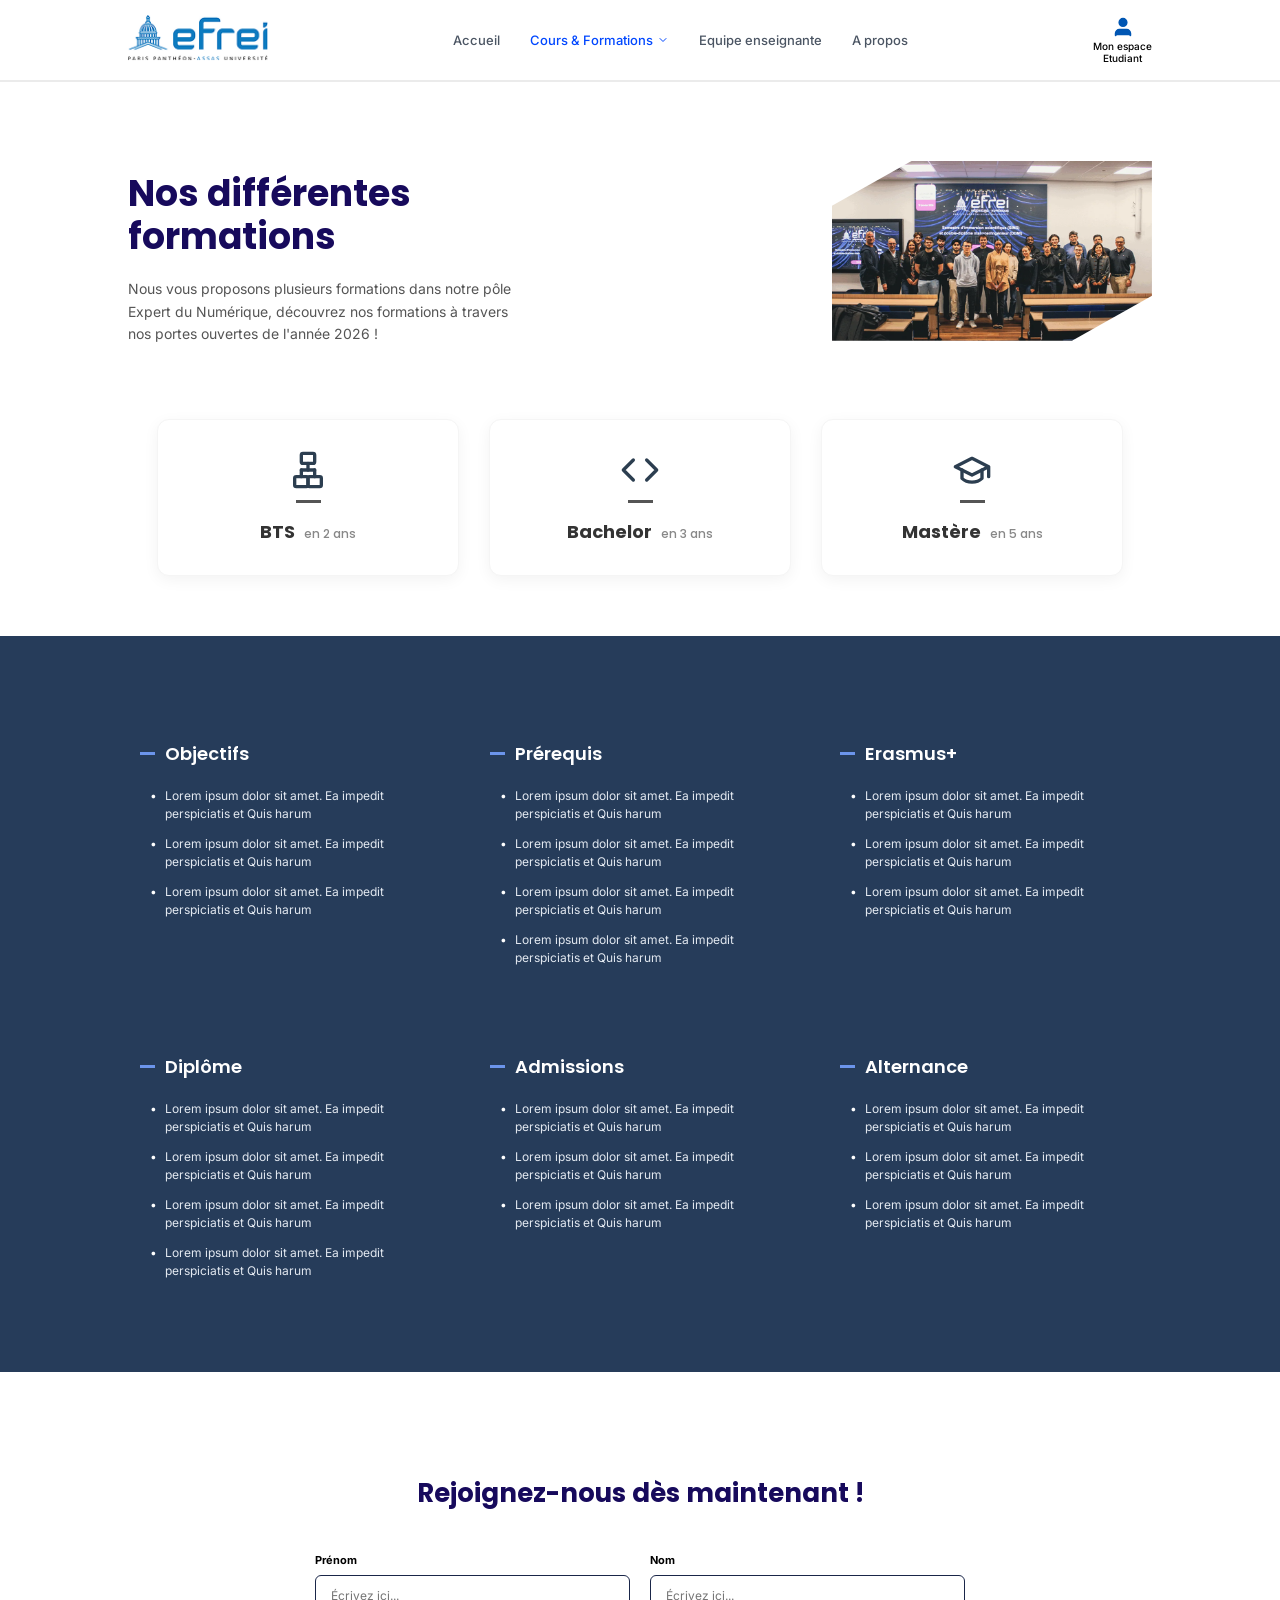
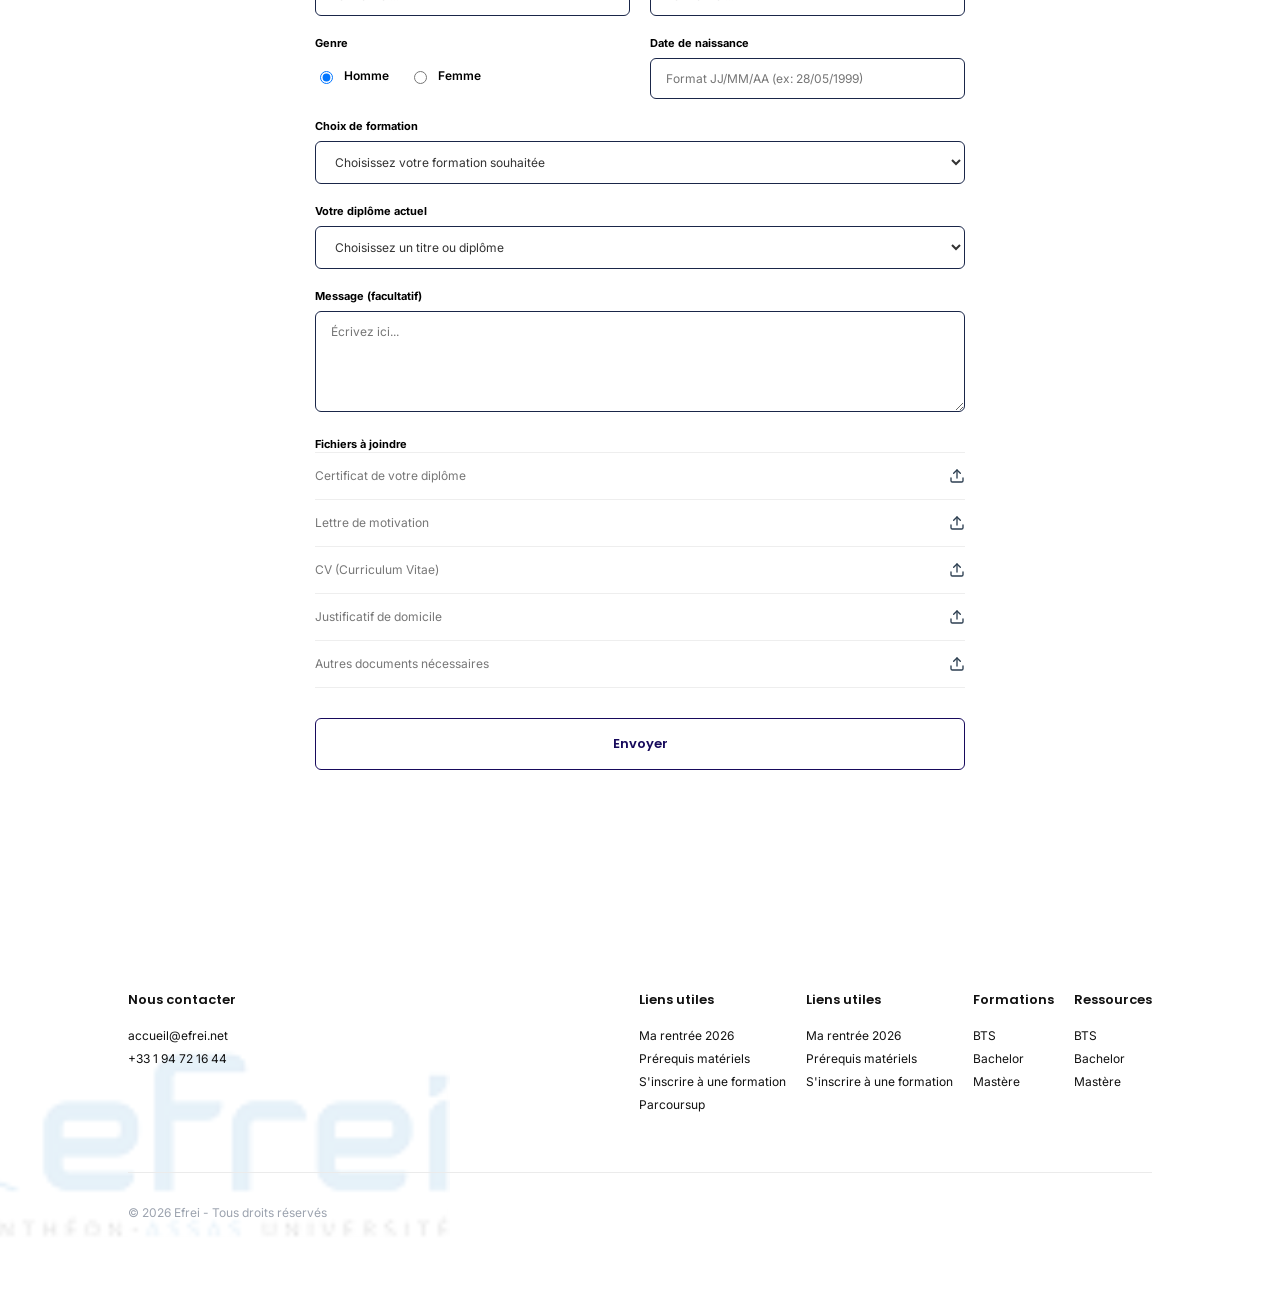
==== pages/cours.html @ 6f2239ff "feat: Add new 'Courses' and 'Team' pages with their dedicated CSS styles and VS Code Live Server con" ====
<!DOCTYPE html>
<html lang="fr">
<head>
    <meta charset="UTF-8">
    <meta name="viewport" content="width=device-width, initial-scale=1.0">
    <title>Efrei | Cours & Formations</title>
    <link rel="stylesheet" href="../css/styles.css">
    <link rel="stylesheet" href="../css/cours.css">
    <link rel="preconnect" href="https://fonts.googleapis.com">
    <link rel="preconnect" href="https://fonts.gstatic.com" crossorigin>
    <link href="https://fonts.googleapis.com/css2?family=Inter:wght@400;500;600;700;800&family=Poppins:wght@400;500;600;700;800&display=swap" rel="stylesheet">
</head>
<body>
    <nav>
        <a href="../index.html" class="logo"><img src="../img/logo.png" alt="Logo Efrei"></a>
        <div class="nav-links">
            <a href="../index.html">Accueil</a>
            <a href="./cours.html" class="flex-link active">Cours & Formations <svg width="12" height="12" viewBox="0 0 24 24" fill="none" stroke="currentColor" stroke-width="2" stroke-linecap="round" stroke-linejoin="round"><polyline points="6 9 12 15 18 9"></polyline></svg></a>
            <a href="./team.html">Equipe enseignante</a>
            <a href="./about.html">A propos</a>
        </div>
        <a href="#" class="student-space">
            <svg width="22" height="22" viewBox="0 0 24 24" fill="none" stroke="#0056b3" stroke-width="2" stroke-linecap="round" stroke-linejoin="round" style="fill: #0056b3;">
                <path d="M20 21v-2a4 4 0 0 0-4-4H8a4 4 0 0 0-4 4v2"></path>
                <circle cx="12" cy="7" r="4"></circle>
            </svg>
            <span>Mon espace<br>Etudiant</span>
        </a>
    </nav>

    <section class="formations-hero">
        <div class="formations-text">
            <h1>Nos différentes<br>formations</h1>
            <p>Nous vous proposons plusieurs formations dans notre pôle Expert du Numérique, découvrez nos formations à travers nos portes ouvertes de l'année 2026 !</p>
        </div>
        <div class="formations-image">
            <img src="../img/bg-1.png" alt="Étudiants diplômés">
        </div>
    </section>

    <section class="cards-section">
        <div class="formation-card">
            <div class="card-icon">
                <svg width="40" height="40" viewBox="0 0 24 24" fill="none" stroke="#2c3e50" stroke-width="2" stroke-linecap="round" stroke-linejoin="round"><rect x="8" y="2" width="8" height="6" rx="1" ry="1"></rect><path d="M12 8v4"></path><path d="M8 12H16"></path><path d="M8 12v4"></path><path d="M16 12v4"></path><rect x="4" y="16" width="8" height="6" rx="1" ry="1"></rect><rect x="12" y="16" width="8" height="6" rx="1" ry="1"></rect></svg>
            </div>
            <hr class="card-line">
            <h3>BTS <span>en 2 ans</span></h3>
        </div>
        <div class="formation-card">
            <div class="card-icon">
                <svg width="40" height="40" viewBox="0 0 24 24" fill="none" stroke="#2c3e50" stroke-width="2" stroke-linecap="round" stroke-linejoin="round"><polyline points="16 18 22 12 16 6"></polyline><polyline points="8 6 2 12 8 18"></polyline></svg>
            </div>
            <hr class="card-line">
            <h3>Bachelor <span>en 3 ans</span></h3>
        </div>
        <div class="formation-card">
            <div class="card-icon">
                <svg width="40" height="40" viewBox="0 0 24 24" fill="none" stroke="#2c3e50" stroke-width="2" stroke-linecap="round" stroke-linejoin="round"><path d="M22 10v6M2 10l10-5 10 5-10 5z"></path><path d="M6 12v5c3 3 9 3 12 0v-5"></path></svg>
            </div>
            <hr class="card-line">
            <h3>Mastère <span>en 5 ans</span></h3>
        </div>
    </section>

    <section class="info-details-dark">
        <div class="details-grid">
            <div class="detail-item">
                <h4><span class="blue-dash"></span>Objectifs</h4>
                <ul>
                    <li>Lorem ipsum dolor sit amet. Ea impedit perspiciatis et Quis harum</li>
                    <li>Lorem ipsum dolor sit amet. Ea impedit perspiciatis et Quis harum</li>
                    <li>Lorem ipsum dolor sit amet. Ea impedit perspiciatis et Quis harum</li>
                </ul>
            </div>
            <div class="detail-item">
                <h4><span class="blue-dash"></span>Prérequis</h4>
                <ul>
                    <li>Lorem ipsum dolor sit amet. Ea impedit perspiciatis et Quis harum</li>
                    <li>Lorem ipsum dolor sit amet. Ea impedit perspiciatis et Quis harum</li>
                    <li>Lorem ipsum dolor sit amet. Ea impedit perspiciatis et Quis harum</li>
                    <li>Lorem ipsum dolor sit amet. Ea impedit perspiciatis et Quis harum</li>
                </ul>
            </div>
            <div class="detail-item">
                <h4><span class="blue-dash"></span>Erasmus+</h4>
                <ul>
                    <li>Lorem ipsum dolor sit amet. Ea impedit perspiciatis et Quis harum</li>
                    <li>Lorem ipsum dolor sit amet. Ea impedit perspiciatis et Quis harum</li>
                    <li>Lorem ipsum dolor sit amet. Ea impedit perspiciatis et Quis harum</li>
                </ul>
            </div>
            <div class="detail-item">
                <h4><span class="blue-dash"></span>Diplôme</h4>
                <ul>
                    <li>Lorem ipsum dolor sit amet. Ea impedit perspiciatis et Quis harum</li>
                    <li>Lorem ipsum dolor sit amet. Ea impedit perspiciatis et Quis harum</li>
                    <li>Lorem ipsum dolor sit amet. Ea impedit perspiciatis et Quis harum</li>
                    <li>Lorem ipsum dolor sit amet. Ea impedit perspiciatis et Quis harum</li>
                </ul>
            </div>
            <div class="detail-item">
                <h4><span class="blue-dash"></span>Admissions</h4>
                <ul>
                    <li>Lorem ipsum dolor sit amet. Ea impedit perspiciatis et Quis harum</li>
                    <li>Lorem ipsum dolor sit amet. Ea impedit perspiciatis et Quis harum</li>
                    <li>Lorem ipsum dolor sit amet. Ea impedit perspiciatis et Quis harum</li>
                </ul>
            </div>
            <div class="detail-item">
                <h4><span class="blue-dash"></span>Alternance</h4>
                <ul>
                    <li>Lorem ipsum dolor sit amet. Ea impedit perspiciatis et Quis harum</li>
                    <li>Lorem ipsum dolor sit amet. Ea impedit perspiciatis et Quis harum</li>
                    <li>Lorem ipsum dolor sit amet. Ea impedit perspiciatis et Quis harum</li>
                </ul>
            </div>
        </div>
    </section>

    <section class="join-form-section">
        <h2>Rejoignez-nous dès maintenant !</h2>
        <form class="student-form">
            <div class="form-row">
                <div class="input-group">
                    <label>Prénom</label>
                    <input type="text" placeholder="Écrivez ici...">
                </div>
                <div class="input-group">
                    <label>Nom</label>
                    <input type="text" placeholder="Écrivez ici...">
                </div>
            </div>
            <div class="form-row">
                <div class="input-group">
                    <label>Genre</label>
                    <div class="radio-group">
                        <div class="radio-item">
                            <input type="radio" id="homme" name="genre" checked>
                            <label for="homme">Homme</label>
                        </div>
                        <div class="radio-item">
                            <input type="radio" id="femme" name="genre">
                            <label for="femme">Femme</label>
                        </div>
                    </div>
                </div>
                <div class="input-group">
                    <label>Date de naissance</label>
                    <input type="text" placeholder="Format JJ/MM/AA (ex: 28/05/1999)">
                </div>
            </div>
            <div class="input-group full-width">
                <label>Choix de formation</label>
                <select>
                    <option value="" disabled selected>Choisissez votre formation souhaitée</option>
                    <option value="bts">BTS</option>
                    <option value="bachelor">Bachelor</option>
                    <option value="master">Mastère</option>
                </select>
            </div>
            <div class="input-group full-width">
                <label>Votre diplôme actuel</label>
                <select>
                    <option value="" disabled selected>Choisissez un titre ou diplôme</option>
                    <option value="bac">Baccalauréat</option>
                    <option value="bac2">Bac +2</option>
                    <option value="bac3">Bac +3</option>
                </select>
            </div>
            <div class="input-group full-width">
                <label>Message (facultatif)</label>
                <textarea placeholder="Écrivez ici..." rows="5"></textarea>
            </div>
            <div class="upload-section">
                <label class="upload-title">Fichiers à joindre</label>
                <div class="upload-item">
                    <span>Certificat de votre diplôme</span>
                    <svg width="16" height="16" viewBox="0 0 24 24" fill="none" stroke="#2c3e50" stroke-width="2" stroke-linecap="round" stroke-linejoin="round"><path d="M21 15v4a2 2 0 0 1-2 2H5a2 2 0 0 1-2-2v-4"></path><polyline points="17 8 12 3 7 8"></polyline><line x1="12" y1="3" x2="12" y2="15"></line></svg>
                </div>
                <div class="upload-item">
                    <span>Lettre de motivation</span>
                    <svg width="16" height="16" viewBox="0 0 24 24" fill="none" stroke="#2c3e50" stroke-width="2" stroke-linecap="round" stroke-linejoin="round"><path d="M21 15v4a2 2 0 0 1-2 2H5a2 2 0 0 1-2-2v-4"></path><polyline points="17 8 12 3 7 8"></polyline><line x1="12" y1="3" x2="12" y2="15"></line></svg>
                </div>
                <div class="upload-item">
                    <span>CV (Curriculum Vitae)</span>
                    <svg width="16" height="16" viewBox="0 0 24 24" fill="none" stroke="#2c3e50" stroke-width="2" stroke-linecap="round" stroke-linejoin="round"><path d="M21 15v4a2 2 0 0 1-2 2H5a2 2 0 0 1-2-2v-4"></path><polyline points="17 8 12 3 7 8"></polyline><line x1="12" y1="3" x2="12" y2="15"></line></svg>
                </div>
                <div class="upload-item">
                    <span>Justificatif de domicile</span>
                    <svg width="16" height="16" viewBox="0 0 24 24" fill="none" stroke="#2c3e50" stroke-width="2" stroke-linecap="round" stroke-linejoin="round"><path d="M21 15v4a2 2 0 0 1-2 2H5a2 2 0 0 1-2-2v-4"></path><polyline points="17 8 12 3 7 8"></polyline><line x1="12" y1="3" x2="12" y2="15"></line></svg>
                </div>
                <div class="upload-item">
                    <span>Autres documents nécessaires</span>
                    <svg width="16" height="16" viewBox="0 0 24 24" fill="none" stroke="#2c3e50" stroke-width="2" stroke-linecap="round" stroke-linejoin="round"><path d="M21 15v4a2 2 0 0 1-2 2H5a2 2 0 0 1-2-2v-4"></path><polyline points="17 8 12 3 7 8"></polyline><line x1="12" y1="3" x2="12" y2="15"></line></svg>
                </div>
            </div>
            <button type="button" class="submit-btn" onclick="return false;">Envoyer</button>
        </form>
    </section>

    <footer>
        <div class="footer-bg"></div>
        <div class="footer-content">
            <div class="footer-col" style="flex: 1.5; padding-right: 40px;">
                <h4>Nous contacter</h4>
                <p>accueil@efrei.net</p>
                <p>+33 1 94 72 16 44</p>
            </div>
            <div class="footer-col">
                <h4>Liens utiles</h4>
                <a href="#">Ma rentrée 2026</a>
                <a href="#">Prérequis matériels</a>
                <a href="#">S'inscrire à une formation</a>
                <a href="#">Parcoursup</a>
            </div>
            <div class="footer-col">
                <h4>Liens utiles</h4>
                <a href="#">Ma rentrée 2026</a>
                <a href="#">Prérequis matériels</a>
                <a href="#">S'inscrire à une formation</a>
            </div>
            <div class="footer-col">
                <h4>Formations</h4>
                <a href="#">BTS</a>
                <a href="#">Bachelor</a>
                <a href="#">Mastère</a>
            </div>
            <div class="footer-col">
                <h4>Ressources</h4>
                <a href="#">BTS</a>
                <a href="#">Bachelor</a>
                <a href="#">Mastère</a>
            </div>
        </div>
        <div class="footer-bottom">
            <p>© 2026 Efrei - Tous droits réservés</p>
        </div>
    </footer>
</body>
</html>
---- css/styles.css ----
body {
    font-family: 'Inter', sans-serif;
    margin: 0;
    padding: 0;
    box-sizing: border-box;
    overflow-x: hidden;
    color: #1a1a1a;
}

nav {
    display: flex;
    align-items: center;
    justify-content: space-between;
    padding: 15px 10%;
    border-bottom: 2px solid #EBEBEB;
    background: white;
}

.logo img {
    max-width: 140px;
    height: auto;
}

.nav-links {
    display: flex;
    gap: 30px;
    align-items: center;
}

.nav-links a {
    text-decoration: none;
    color: #4B5563;
    font-size: 13px;
    font-weight: 500;
}

.flex-link {
    display: flex;
    align-items: center;
    gap: 4px;
}

.nav-links a.active {
    color: #0047FF;
}

.student-space {
    display: flex;
    flex-direction: column;
    align-items: center;
    text-decoration: none;
    color: #000;
    font-size: 10px;
    text-align: center;
    font-weight: 500;
}

.student-space svg {
    margin-bottom: 2px;
}

section.hero {
    margin: 40px 60px 0;
    padding-top: 50px;
    background: linear-gradient(to top, #A6C1FF 0%, rgba(255, 255, 255, 0) 100%);
    border-radius: 20px;
    display: flex;
    flex-direction: column;
    align-items: center;
    text-align: center;
    overflow: visible;
}

.text1 {
    display: flex;
    flex-direction: column;
    align-items: center;
    max-width: 800px;
}

.hero-tag {
    background: #D9E2FF;
    color: #4B7BFF;
    padding: 6px 14px;
    border-radius: 20px;
    font-size: 10px;
    font-weight: 700;
    display: flex;
    align-items: center;
    gap: 6px;
    margin-bottom: 24px;
    border: 1px solid #B0C4FF;
    letter-spacing: 0.5px;
}

.text1 h1 {
    font-family: 'Poppins', sans-serif;
    font-weight: 600;
    font-size: 44px;
    color: #0d0d0d;
    line-height: 1.25;
    margin: 0 0 20px 0;
}

.text1 p {
    color: #111;
    font-size: 15px;
    font-family: 'Inter', sans-serif;
    font-weight: 600;
    max-width: 700px;
    line-height: 1.6;
    margin-bottom: 40px;
}

.hero-image {
    width: 80%;
    max-width: 900px;
    height: auto;
    border-radius: 12px;
    margin-bottom: -40px;
    box-shadow: 0 10px 30px rgba(0,0,0,0.1);
}

section.info {
    margin: 100px 10% 20px;
    display: flex;
    flex-direction: column;
    align-items: center;
    text-align: center;
}

.info-content h2 {
    font-family: 'Poppins', sans-serif;
    font-weight: 800;
    font-size: 26px;
    color: #0C0051;
    margin-bottom: 40px;
}

.stats-grid {
    display: grid;
    grid-template-columns: 1fr 1fr;
    gap: 20px;
    width: 100%;
    max-width: 1000px;
}

.stat-card {
    background: #FFFFFF;
    border: 1px solid #EBEBEB;
    border-radius: 12px;
    padding: 24px;
    text-align: left;
    box-shadow: 0 4px 6px rgba(0,0,0,0.02);
}

.stat-header {
    margin-bottom: 12px;
}

.stat-header h3 {
    margin: 0;
    font-family: 'Poppins', sans-serif;
    font-size: 24px;
    font-weight: 600;
    color: #111;
    display: inline-block;
    margin-right: 8px;
}

.stat-header span {
    font-size: 14px;
    color: #4B5563;
    font-weight: 500;
}

.stat-card p {
    margin: 0;
    font-size: 12px;
    color: #6B7280;
    line-height: 1.5;
}

section.location {
    margin: 60px 10%;
    display: flex;
    flex-direction: column;
    align-items: center;
}

.location h2 {
    font-family: 'Poppins', sans-serif;
    font-weight: 800;
    font-size: 26px;
    color: #0C0051;
    margin-bottom: 20px;
}

.tabs {
    display: flex;
    gap: 10px;
    margin-bottom: -1px;
    align-self: flex-start;
    margin-left: 0;
    z-index: 10;
    position: relative;
}

.tab {
    padding: 10px 24px;
    border: none;
    background: #F3F4F6;
    color: #4B5563;
    font-weight: 500;
    font-size: 12px;
    border-radius: 8px 8px 0 0;
    cursor: pointer;
}

.tab.active {
    background: #FFFFFF;
    color: #111;
    box-shadow: 0 -2px 5px rgba(0,0,0,0.03);
}

.location-card {
    display: flex;
    width: 100%;
    min-height: 300px;
    background: linear-gradient(135deg, #a8c1ff 0%, #d8e5ff 100%);
    border-radius: 0 20px 20px 20px;
    overflow: hidden;
    position: relative;
}

.location-info {
    flex: 1;
    padding: 40px;
    color: #0C0051;
    display: flex;
    flex-direction: column;
    justify-content: center;
}

.location-info h3 {
    font-family: 'Poppins', sans-serif;
    font-size: 22px;
    margin: 0 0 10px 0;
}

.location-info p {
    font-size: 12px;
    line-height: 1.5;
    margin-bottom: 20px;
    max-width: 400px;
    font-weight: 600;
}

.features {
    list-style: none;
    padding: 0;
    margin: 0;
    display: flex;
    flex-direction: column;
    gap: 12px;
}

.features li {
    display: flex;
    align-items: center;
    gap: 10px;
    font-size: 11px;
    font-weight: 500;
}

.location-image {
    flex: 1;
    min-height: 100%;
    background-size: cover;
    background-position: center;
    border-radius: 20px 0 0 20px;
    margin-left: 50px;
    border: 4px solid white;
    box-shadow: -5px 0 15px rgba(0,0,0,0.1);
    position: relative;
    overflow: hidden;
}

.image-placeholder {
    width: 100%;
    height: 100%;
    background: url('https://images.unsplash.com/photo-1541829070764-84a7d30dd3f3?ixlib=rb-4.0.3&auto=format&fit=crop&w=1000&q=80') center/cover;
    display: flex;
    align-items: flex-end;
    padding: 20px;
    box-sizing: border-box;
    position: relative;
}

.image-placeholder::after {
    content: '';
    position: absolute;
    top: 0; left: 0; right: 0; bottom: 0;
    background: linear-gradient(to top, rgba(0,0,0,0.7) 0%, rgba(0,0,0,0) 50%);
    z-index: 1;
}

.image-placeholder h2 {
    color: white;
    font-family: 'Poppins', sans-serif;
    font-size: 24px;
    font-weight: 800;
    margin: 0;
    line-height: 1.1;
    z-index: 2;
    position: relative;
}

footer {
    position: relative;
    padding: 60px 10% 60px;
    color: #111;
    background-color: white;
    overflow: hidden;
    margin-top: 80px;
}

.footer-bg {
    position: absolute;
    bottom: -150px;
    left: -150px;
    width: 600px;
    height: 600px;
    background: url('../img/logo.png') no-repeat center center;
    background-size: contain;
    opacity: 0.1;
    z-index: 0;
}

.footer-content {
    display: flex;
    justify-content: space-between;
    position: relative;
    z-index: 1;
    gap: 20px;
    flex-wrap: wrap;
    margin-bottom: 60px;
}

.footer-col {
    display: flex;
    flex-direction: column;
    gap: 8px;
}

.footer-col h4 {
    font-family: 'Poppins', sans-serif;
    font-weight: 600;
    font-size: 13px;
    margin: 0 0 10px 0;
}

.footer-col p, .footer-col a {
    color: #111;
    font-size: 12px;
    text-decoration: none;
    margin: 0;
}

.footer-col a:hover {
    text-decoration: underline;
}

.footer-bottom {
    position: relative;
    z-index: 1;
    text-align: left;
    font-size: 12px;
    color: #9CA3AF;
    border-top: 1px solid #EBEBEB;
    padding-top: 20px;
}

@media (max-width: 900px) {
    .stats-grid {
        grid-template-columns: 1fr;
    }
    
    .location-card {
        flex-direction: column;
    }
    
    .location-image {
        margin-left: 0;
        border-radius: 0 0 20px 20px;
        min-height: 250px;
        border: none;
    }
    .footer-content {
        flex-direction: column;
        gap: 30px;
    }
}
---- css/cours.css ----
.formations-hero {
    display: flex;
    justify-content: space-between;
    align-items: center;
    padding: 60px 10%;
    background-color: #FFFFFF;
}

.formations-text {
    flex: 1;
    padding-right: 50px;
}

.formations-text h1 {
    font-family: 'Poppins', sans-serif;
    color: #170A5C;
    font-size: 36px;
    font-weight: 700;
    line-height: 1.2;
    margin-bottom: 20px;
}

.formations-text p {
    color: #555555;
    font-size: 14px;
    line-height: 1.6;
    max-width: 400px;
}

.formations-image {
    flex: 1;
    display: flex;
    justify-content: flex-end;
}

.formations-image img {
    width: 320px;
    height: auto;
    clip-path: polygon(25% 0%, 100% 0%, 100% 75%, 75% 100%, 0% 100%, 0% 25%);
}

.cards-section {
    display: flex;
    justify-content: center;
    gap: 30px;
    padding: 0 10% 60px;
    background-color: #FFFFFF;
}

.formation-card {
    background-color: #FFFFFF;
    border-radius: 12px;
    box-shadow: 0 4px 15px rgba(0, 0, 0, 0.05);
    padding: 30px 20px;
    width: 260px;
    text-align: center;
    border: 1px solid #F5F5F5;
}

.card-icon {
    display: flex;
    justify-content: center;
    margin-bottom: 10px;
}

.card-line {
    width: 25px;
    height: 3px;
    background-color: #555555;
    border: none;
    margin: 10px auto 15px auto;
}

.formation-card h3 {
    font-family: 'Poppins', sans-serif;
    font-size: 18px;
    color: #333333;
    margin: 0;
    font-weight: 700;
}

.formation-card h3 span {
    font-size: 12px;
    font-weight: 500;
    color: #888888;
    margin-left: 5px;
}

.info-details-dark {
    background-color: #263C5A;
    padding: 80px 10%;
    color: #FFFFFF;
}

.details-grid {
    display: grid;
    grid-template-columns: repeat(3, 1fr);
    gap: 50px;
    max-width: 1000px;
    margin: 0 auto;
}

.detail-item h4 {
    font-family: 'Poppins', sans-serif;
    font-size: 18px;
    margin-bottom: 20px;
    display: flex;
    align-items: center;
    font-weight: 600;
}

.blue-dash {
    display: inline-block;
    width: 15px;
    height: 3px;
    background-color: #6C95EB;
    margin-right: 10px;
}

.detail-item ul {
    list-style-type: none;
    padding-left: 10px;
    margin: 0;
}

.detail-item ul li {
    font-size: 12px;
    margin-bottom: 12px;
    line-height: 1.5;
    color: #E2E8F0;
    position: relative;
    padding-left: 15px;
}

.detail-item ul li::before {
    content: "•";
    position: absolute;
    left: 0;
    color: #FFFFFF;
}

.join-form-section {
    padding: 80px 10%;
    display: flex;
    flex-direction: column;
    align-items: center;
    background-color: #FFFFFF;
}

.join-form-section h2 {
    font-family: 'Poppins', sans-serif;
    font-size: 26px;
    color: #170A5C;
    margin-bottom: 40px;
    font-weight: 700;
}

.student-form {
    width: 100%;
    max-width: 650px;
}

.form-row {
    display: flex;
    gap: 20px;
    margin-bottom: 20px;
}

.input-group {
    flex: 1;
    display: flex;
    flex-direction: column;
}

.input-group.full-width {
    margin-bottom: 20px;
}

.input-group label,
.upload-title {
    font-size: 11px;
    font-weight: 700;
    color: #000000;
    margin-bottom: 8px;
}

.input-group input[type="text"],
.input-group select,
.input-group textarea {
    padding: 12px 15px;
    border: 1px solid #1A2649;
    border-radius: 6px;
    font-family: 'Inter', sans-serif;
    font-size: 12px;
    color: #333333;
    background-color: #FFFFFF;
}

.input-group textarea {
    resize: vertical;
}

.radio-group {
    display: flex;
    align-items: center;
    gap: 20px;
    padding: 10px 0;
}

.radio-item {
    display: flex;
    align-items: center;
    gap: 8px;
}

.radio-item label {
    font-size: 12px;
    font-weight: 600;
    color: #000000;
    margin: 0;
}

.upload-section {
    margin-bottom: 30px;
}

.upload-title {
    margin-bottom: 10px;
}

.upload-item {
    display: flex;
    justify-content: space-between;
    align-items: center;
    padding: 15px 0;
    border-bottom: 1px solid #EEEEEE;
}

.upload-item:first-of-type {
    border-top: 1px solid #EEEEEE;
}

.upload-item span {
    font-size: 12px;
    color: #777777;
}

.submit-btn {
    width: 100%;
    padding: 15px;
    background-color: #FFFFFF;
    color: #170A5C;
    border: 1px solid #170A5C;
    border-radius: 6px;
    font-family: 'Poppins', sans-serif;
    font-weight: 600;
    font-size: 13px;
    cursor: pointer;
}

@media (max-width: 800px) {
    .formations-hero {
        flex-direction: column;
        text-align: center;
    }

    .formations-text {
        padding-right: 0;
        margin-bottom: 30px;
    }

    .cards-section {
        flex-direction: column;
        align-items: center;
    }

    .details-grid {
        grid-template-columns: 1fr;
    }

    .form-row {
        flex-direction: column;
    }
}
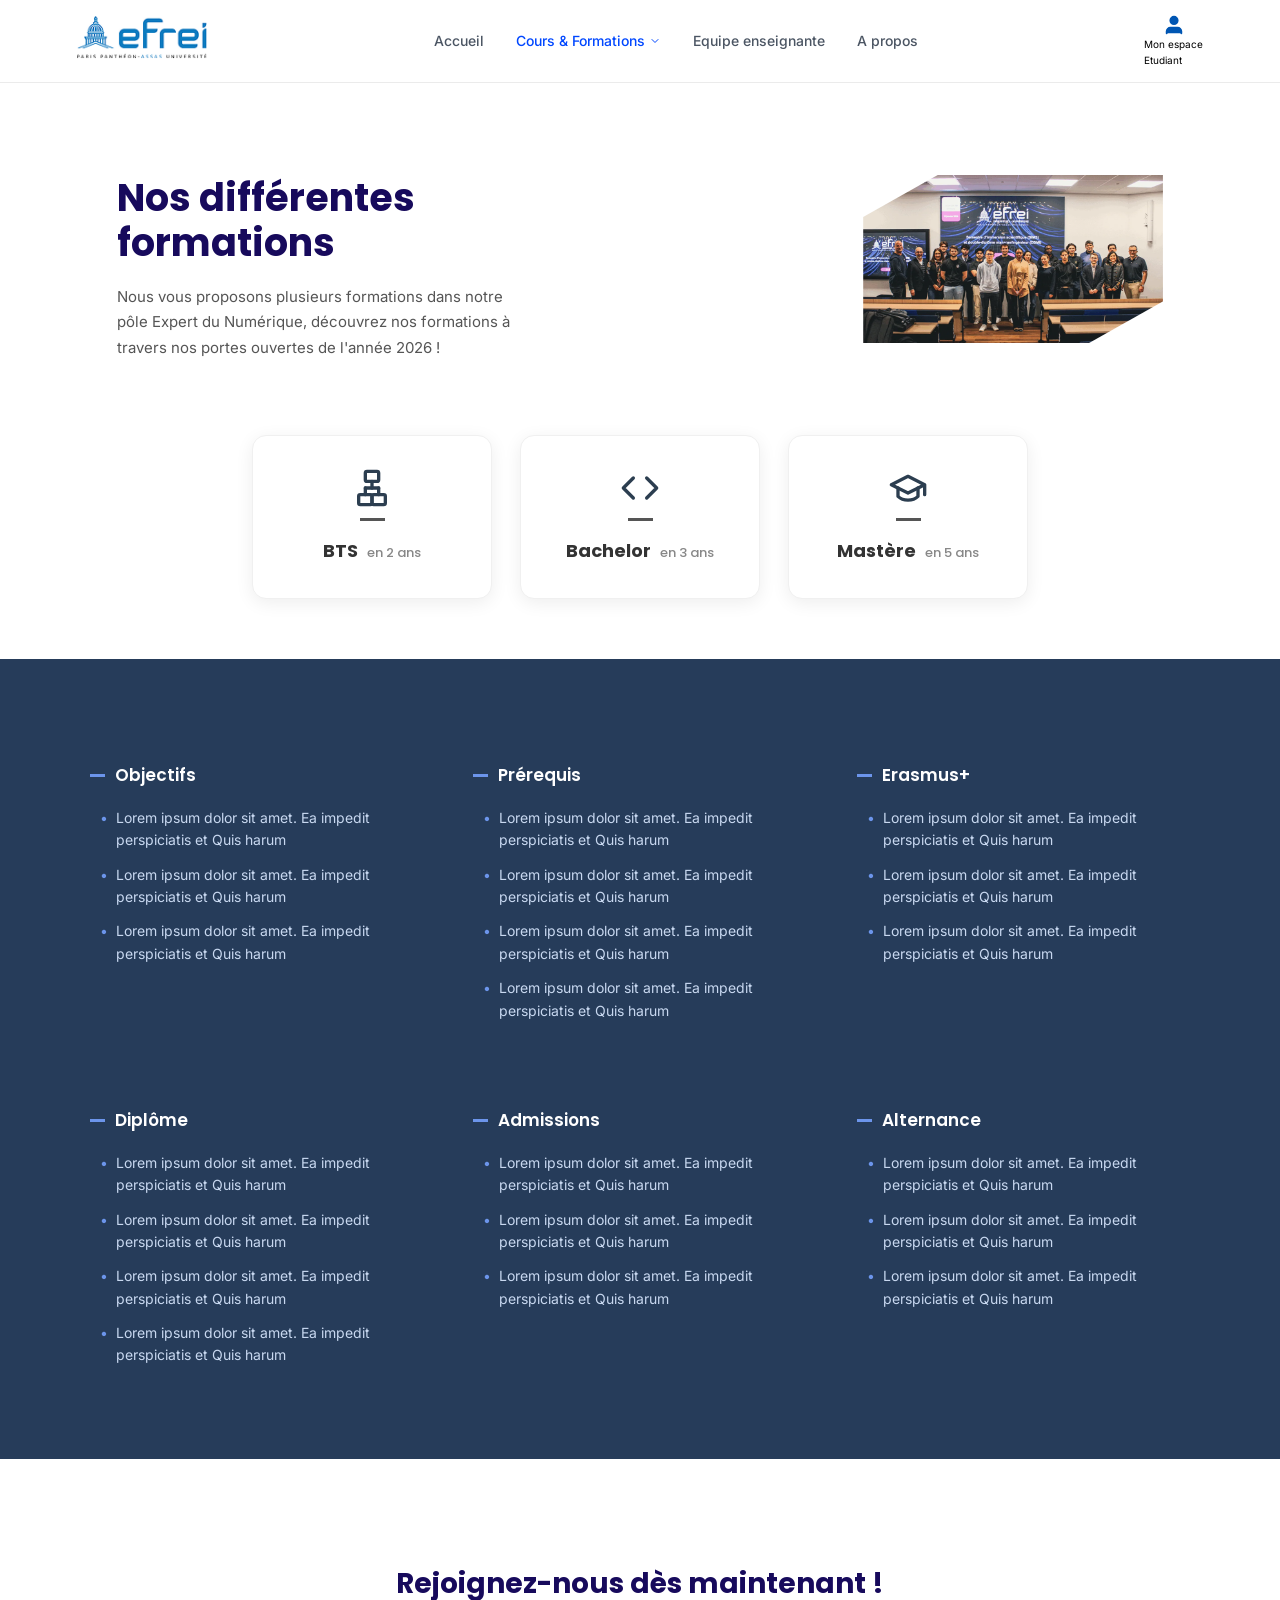
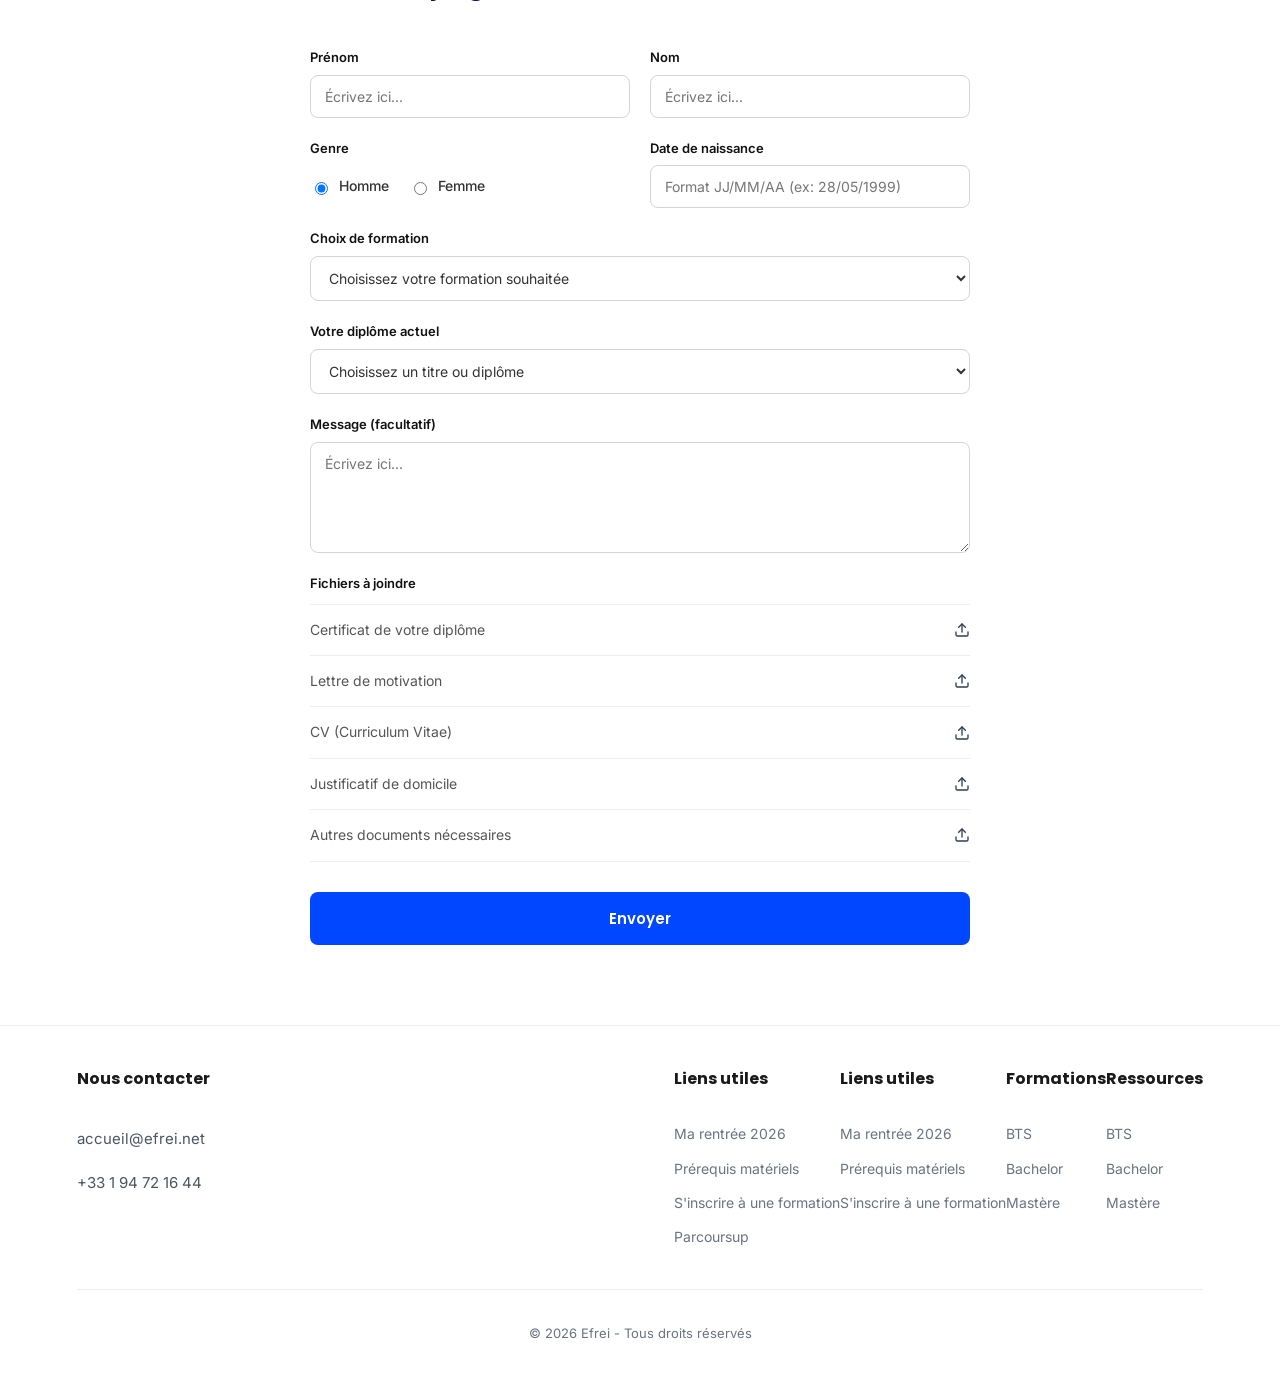
==== commit 94036a44: "feat: Implement initial dynamic website structure using PHP, including core pages, styling, and scri" ====
--- a/pages/cours.html
+++ b/pages/cours.html
@@ -1,5 +1,6 @@
 <!DOCTYPE html>
 <html lang="fr">
+
 <head>
     <meta charset="UTF-8">
     <meta name="viewport" content="width=device-width, initial-scale=1.0">
@@ -8,30 +9,42 @@
     <link rel="stylesheet" href="../css/cours.css">
     <link rel="preconnect" href="https://fonts.googleapis.com">
     <link rel="preconnect" href="https://fonts.gstatic.com" crossorigin>
-    <link href="https://fonts.googleapis.com/css2?family=Inter:wght@400;500;600;700;800&family=Poppins:wght@400;500;600;700;800&display=swap" rel="stylesheet">
+    <link
+        href="https://fonts.googleapis.com/css2?family=Inter:wght@400;500;600;700;800&family=Poppins:wght@400;500;600;700;800&display=swap"
+        rel="stylesheet">
 </head>
+
 <body>
     <nav>
         <a href="../index.html" class="logo"><img src="../img/logo.png" alt="Logo Efrei"></a>
         <div class="nav-links">
             <a href="../index.html">Accueil</a>
-            <a href="./cours.html" class="flex-link active">Cours & Formations <svg width="12" height="12" viewBox="0 0 24 24" fill="none" stroke="currentColor" stroke-width="2" stroke-linecap="round" stroke-linejoin="round"><polyline points="6 9 12 15 18 9"></polyline></svg></a>
+            <a href="./cours.html" class="flex-link active">Cours & Formations <svg width="12" height="12"
+                    viewBox="0 0 24 24" fill="none" stroke="currentColor" stroke-width="2" stroke-linecap="round"
+                    stroke-linejoin="round">
+                    <polyline points="6 9 12 15 18 9"></polyline>
+                </svg></a>
             <a href="./team.html">Equipe enseignante</a>
             <a href="./about.html">A propos</a>
         </div>
         <a href="#" class="student-space">
-            <svg width="22" height="22" viewBox="0 0 24 24" fill="none" stroke="#0056b3" stroke-width="2" stroke-linecap="round" stroke-linejoin="round" style="fill: #0056b3;">
+            <svg width="22" height="22" viewBox="0 0 24 24" fill="none" stroke="#0056b3" stroke-width="2"
+                stroke-linecap="round" stroke-linejoin="round" style="fill: #0056b3;">
                 <path d="M20 21v-2a4 4 0 0 0-4-4H8a4 4 0 0 0-4 4v2"></path>
                 <circle cx="12" cy="7" r="4"></circle>
             </svg>
             <span>Mon espace<br>Etudiant</span>
         </a>
+        <button class="nav-hamburger" aria-label="Menu" aria-expanded="false">
+            <span></span><span></span><span></span>
+        </button>
     </nav>
 
     <section class="formations-hero">
         <div class="formations-text">
             <h1>Nos différentes<br>formations</h1>
-            <p>Nous vous proposons plusieurs formations dans notre pôle Expert du Numérique, découvrez nos formations à travers nos portes ouvertes de l'année 2026 !</p>
+            <p>Nous vous proposons plusieurs formations dans notre pôle Expert du Numérique, découvrez nos formations à
+                travers nos portes ouvertes de l'année 2026 !</p>
         </div>
         <div class="formations-image">
             <img src="../img/bg-1.png" alt="Étudiants diplômés">
@@ -41,21 +54,38 @@
     <section class="cards-section">
         <div class="formation-card">
             <div class="card-icon">
-                <svg width="40" height="40" viewBox="0 0 24 24" fill="none" stroke="#2c3e50" stroke-width="2" stroke-linecap="round" stroke-linejoin="round"><rect x="8" y="2" width="8" height="6" rx="1" ry="1"></rect><path d="M12 8v4"></path><path d="M8 12H16"></path><path d="M8 12v4"></path><path d="M16 12v4"></path><rect x="4" y="16" width="8" height="6" rx="1" ry="1"></rect><rect x="12" y="16" width="8" height="6" rx="1" ry="1"></rect></svg>
+                <svg width="40" height="40" viewBox="0 0 24 24" fill="none" stroke="#2c3e50" stroke-width="2"
+                    stroke-linecap="round" stroke-linejoin="round">
+                    <rect x="8" y="2" width="8" height="6" rx="1" ry="1"></rect>
+                    <path d="M12 8v4"></path>
+                    <path d="M8 12H16"></path>
+                    <path d="M8 12v4"></path>
+                    <path d="M16 12v4"></path>
+                    <rect x="4" y="16" width="8" height="6" rx="1" ry="1"></rect>
+                    <rect x="12" y="16" width="8" height="6" rx="1" ry="1"></rect>
+                </svg>
             </div>
             <hr class="card-line">
             <h3>BTS <span>en 2 ans</span></h3>
         </div>
         <div class="formation-card">
             <div class="card-icon">
-                <svg width="40" height="40" viewBox="0 0 24 24" fill="none" stroke="#2c3e50" stroke-width="2" stroke-linecap="round" stroke-linejoin="round"><polyline points="16 18 22 12 16 6"></polyline><polyline points="8 6 2 12 8 18"></polyline></svg>
+                <svg width="40" height="40" viewBox="0 0 24 24" fill="none" stroke="#2c3e50" stroke-width="2"
+                    stroke-linecap="round" stroke-linejoin="round">
+                    <polyline points="16 18 22 12 16 6"></polyline>
+                    <polyline points="8 6 2 12 8 18"></polyline>
+                </svg>
             </div>
             <hr class="card-line">
             <h3>Bachelor <span>en 3 ans</span></h3>
         </div>
         <div class="formation-card">
             <div class="card-icon">
-                <svg width="40" height="40" viewBox="0 0 24 24" fill="none" stroke="#2c3e50" stroke-width="2" stroke-linecap="round" stroke-linejoin="round"><path d="M22 10v6M2 10l10-5 10 5-10 5z"></path><path d="M6 12v5c3 3 9 3 12 0v-5"></path></svg>
+                <svg width="40" height="40" viewBox="0 0 24 24" fill="none" stroke="#2c3e50" stroke-width="2"
+                    stroke-linecap="round" stroke-linejoin="round">
+                    <path d="M22 10v6M2 10l10-5 10 5-10 5z"></path>
+                    <path d="M6 12v5c3 3 9 3 12 0v-5"></path>
+                </svg>
             </div>
             <hr class="card-line">
             <h3>Mastère <span>en 5 ans</span></h3>
@@ -175,23 +205,48 @@
                 <label class="upload-title">Fichiers à joindre</label>
                 <div class="upload-item">
                     <span>Certificat de votre diplôme</span>
-                    <svg width="16" height="16" viewBox="0 0 24 24" fill="none" stroke="#2c3e50" stroke-width="2" stroke-linecap="round" stroke-linejoin="round"><path d="M21 15v4a2 2 0 0 1-2 2H5a2 2 0 0 1-2-2v-4"></path><polyline points="17 8 12 3 7 8"></polyline><line x1="12" y1="3" x2="12" y2="15"></line></svg>
+                    <svg width="16" height="16" viewBox="0 0 24 24" fill="none" stroke="#2c3e50" stroke-width="2"
+                        stroke-linecap="round" stroke-linejoin="round">
+                        <path d="M21 15v4a2 2 0 0 1-2 2H5a2 2 0 0 1-2-2v-4"></path>
+                        <polyline points="17 8 12 3 7 8"></polyline>
+                        <line x1="12" y1="3" x2="12" y2="15"></line>
+                    </svg>
                 </div>
                 <div class="upload-item">
                     <span>Lettre de motivation</span>
-                    <svg width="16" height="16" viewBox="0 0 24 24" fill="none" stroke="#2c3e50" stroke-width="2" stroke-linecap="round" stroke-linejoin="round"><path d="M21 15v4a2 2 0 0 1-2 2H5a2 2 0 0 1-2-2v-4"></path><polyline points="17 8 12 3 7 8"></polyline><line x1="12" y1="3" x2="12" y2="15"></line></svg>
+                    <svg width="16" height="16" viewBox="0 0 24 24" fill="none" stroke="#2c3e50" stroke-width="2"
+                        stroke-linecap="round" stroke-linejoin="round">
+                        <path d="M21 15v4a2 2 0 0 1-2 2H5a2 2 0 0 1-2-2v-4"></path>
+                        <polyline points="17 8 12 3 7 8"></polyline>
+                        <line x1="12" y1="3" x2="12" y2="15"></line>
+                    </svg>
                 </div>
                 <div class="upload-item">
                     <span>CV (Curriculum Vitae)</span>
-                    <svg width="16" height="16" viewBox="0 0 24 24" fill="none" stroke="#2c3e50" stroke-width="2" stroke-linecap="round" stroke-linejoin="round"><path d="M21 15v4a2 2 0 0 1-2 2H5a2 2 0 0 1-2-2v-4"></path><polyline points="17 8 12 3 7 8"></polyline><line x1="12" y1="3" x2="12" y2="15"></line></svg>
+                    <svg width="16" height="16" viewBox="0 0 24 24" fill="none" stroke="#2c3e50" stroke-width="2"
+                        stroke-linecap="round" stroke-linejoin="round">
+                        <path d="M21 15v4a2 2 0 0 1-2 2H5a2 2 0 0 1-2-2v-4"></path>
+                        <polyline points="17 8 12 3 7 8"></polyline>
+                        <line x1="12" y1="3" x2="12" y2="15"></line>
+                    </svg>
                 </div>
                 <div class="upload-item">
                     <span>Justificatif de domicile</span>
-                    <svg width="16" height="16" viewBox="0 0 24 24" fill="none" stroke="#2c3e50" stroke-width="2" stroke-linecap="round" stroke-linejoin="round"><path d="M21 15v4a2 2 0 0 1-2 2H5a2 2 0 0 1-2-2v-4"></path><polyline points="17 8 12 3 7 8"></polyline><line x1="12" y1="3" x2="12" y2="15"></line></svg>
+                    <svg width="16" height="16" viewBox="0 0 24 24" fill="none" stroke="#2c3e50" stroke-width="2"
+                        stroke-linecap="round" stroke-linejoin="round">
+                        <path d="M21 15v4a2 2 0 0 1-2 2H5a2 2 0 0 1-2-2v-4"></path>
+                        <polyline points="17 8 12 3 7 8"></polyline>
+                        <line x1="12" y1="3" x2="12" y2="15"></line>
+                    </svg>
                 </div>
                 <div class="upload-item">
                     <span>Autres documents nécessaires</span>
-                    <svg width="16" height="16" viewBox="0 0 24 24" fill="none" stroke="#2c3e50" stroke-width="2" stroke-linecap="round" stroke-linejoin="round"><path d="M21 15v4a2 2 0 0 1-2 2H5a2 2 0 0 1-2-2v-4"></path><polyline points="17 8 12 3 7 8"></polyline><line x1="12" y1="3" x2="12" y2="15"></line></svg>
+                    <svg width="16" height="16" viewBox="0 0 24 24" fill="none" stroke="#2c3e50" stroke-width="2"
+                        stroke-linecap="round" stroke-linejoin="round">
+                        <path d="M21 15v4a2 2 0 0 1-2 2H5a2 2 0 0 1-2-2v-4"></path>
+                        <polyline points="17 8 12 3 7 8"></polyline>
+                        <line x1="12" y1="3" x2="12" y2="15"></line>
+                    </svg>
                 </div>
             </div>
             <button type="button" class="submit-btn" onclick="return false;">Envoyer</button>
@@ -236,5 +291,7 @@
             <p>© 2026 Efrei - Tous droits réservés</p>
         </div>
     </footer>
+    <script src="../js/nav.js"></script>
 </body>
-</html>
+
+</html>
--- a/css/styles.css
+++ b/css/styles.css
@@ -1,47 +1,61 @@
+*,
+*::before,
+*::after {
+    box-sizing: border-box;
+}
+
 body {
     font-family: 'Inter', sans-serif;
     margin: 0;
     padding: 0;
-    box-sizing: border-box;
     overflow-x: hidden;
     color: #1a1a1a;
+    font-size: 15px;
+    line-height: 1.6;
 }
 
 nav {
     display: flex;
     align-items: center;
     justify-content: space-between;
-    padding: 15px 10%;
-    border-bottom: 2px solid #EBEBEB;
+    padding: 14px 6%;
+    border-bottom: 1px solid #EBEBEB;
     background: white;
+    position: sticky;
+    top: 0;
+    z-index: 1000;
 }
 
 .logo img {
-    max-width: 140px;
+    max-width: 130px;
     height: auto;
 }
 
 .nav-links {
     display: flex;
-    gap: 30px;
+    gap: 32px;
     align-items: center;
 }
 
 .nav-links a {
     text-decoration: none;
     color: #4B5563;
-    font-size: 13px;
+    font-size: 14px;
     font-weight: 500;
+}
+
+.nav-links a.active {
+    color: #0047FF;
+}
+
+.nav-links a:hover {
+    color: #0047FF;
 }
 
 .flex-link {
     display: flex;
     align-items: center;
     gap: 4px;
-}
-
-.nav-links a.active {
-    color: #0047FF;
 }
 
 .student-space {
@@ -51,353 +65,369 @@
     text-decoration: none;
     color: #000;
     font-size: 10px;
-    text-align: center;
-    font-weight: 500;
-}
-
-.student-space svg {
-    margin-bottom: 2px;
+}
+
+.nav-hamburger {
+    display: none;
+    flex-direction: column;
+    gap: 5px;
+    cursor: pointer;
+}
+
+.nav-hamburger span {
+    width: 24px;
+    height: 2px;
+    background: #111;
 }
 
 section.hero {
-    margin: 40px 60px 0;
-    padding-top: 50px;
+    margin: 36px 5% 0;
+    padding: 56px 20px;
     background: linear-gradient(to top, #A6C1FF 0%, rgba(255, 255, 255, 0) 100%);
     border-radius: 20px;
-    display: flex;
-    flex-direction: column;
-    align-items: center;
     text-align: center;
-    overflow: visible;
-}
-
-.text1 {
-    display: flex;
-    flex-direction: column;
-    align-items: center;
-    max-width: 800px;
-}
-
-.hero-tag {
-    background: #D9E2FF;
-    color: #4B7BFF;
-    padding: 6px 14px;
-    border-radius: 20px;
-    font-size: 10px;
-    font-weight: 700;
-    display: flex;
-    align-items: center;
-    gap: 6px;
-    margin-bottom: 24px;
-    border: 1px solid #B0C4FF;
-    letter-spacing: 0.5px;
-}
-
-.text1 h1 {
+}
+
+.hero-content h1 {
     font-family: 'Poppins', sans-serif;
-    font-weight: 600;
-    font-size: 44px;
-    color: #0d0d0d;
-    line-height: 1.25;
-    margin: 0 0 20px 0;
-}
-
-.text1 p {
-    color: #111;
-    font-size: 15px;
-    font-family: 'Inter', sans-serif;
-    font-weight: 600;
-    max-width: 700px;
-    line-height: 1.6;
-    margin-bottom: 40px;
+    font-size: 46px;
+    margin-bottom: 18px;
 }
 
 .hero-image {
     width: 80%;
     max-width: 900px;
-    height: auto;
-    border-radius: 12px;
-    margin-bottom: -40px;
-    box-shadow: 0 10px 30px rgba(0,0,0,0.1);
-}
-
-section.info {
-    margin: 100px 10% 20px;
-    display: flex;
-    flex-direction: column;
-    align-items: center;
+    border-radius: 14px;
+}
+
+.carousel-section {
+    margin: 60px 5% 0;
+}
+
+.carousel {
+    position: relative;
+    width: 100%;
+    border-radius: 20px;
+    overflow: hidden;
+    height: 420px;
+}
+
+.carousel-track-wrapper {
+    width: 100%;
+    height: 100%;
+    overflow: hidden;
+}
+
+.carousel-track {
+    display: flex;
+    height: 100%;
+    width: 100%;
+    position: relative;
+}
+
+.carousel-slide {
+    position: absolute;
+    inset: 0;
+    opacity: 0;
+    transition: opacity 0.7s ease;
+}
+
+.carousel-slide.active {
+    opacity: 1;
+}
+
+.slide-bg {
+    position: absolute;
+    inset: 0;
+    background-size: cover;
+    background-position: center;
+}
+
+.slide-overlay {
+    position: absolute;
+    inset: 0;
+    background: linear-gradient(120deg, rgba(0, 20, 80, 0.7) 0%, rgba(0, 0, 0, 0.2) 100%);
+}
+
+.slide-content {
+    position: absolute;
+    bottom: 52px;
+    left: 60px;
+    max-width: 540px;
+    color: #fff;
+    z-index: 2;
+}
+
+.slide-tag {
+    background: rgba(255, 255, 255, 0.2);
+    padding: 5px 14px;
+    border-radius: 20px;
+    display: inline-block;
+    margin-bottom: 10px;
+    font-size: 11px;
+}
+
+.slide-content h2 {
+    font-size: 36px;
+    margin-bottom: 14px;
+}
+
+.carousel-btn {
+    position: absolute;
+    top: 50%;
+    transform: translateY(-50%);
+    background: rgba(255, 255, 255, 0.2);
+    color: #fff;
+    width: 48px;
+    height: 48px;
+    border-radius: 50%;
+    border: none;
+    cursor: pointer;
+    z-index: 10;
+}
+
+.carousel-prev {
+    left: 20px;
+}
+
+.carousel-next {
+    right: 20px;
+}
+
+.carousel-dots {
+    position: absolute;
+    bottom: 20px;
+    right: 30px;
+    display: flex;
+    gap: 8px;
+}
+
+.carousel-dot {
+    width: 10px;
+    height: 10px;
+    border-radius: 50%;
+    background: rgba(255, 255, 255, 0.5);
+    border: none;
+    cursor: pointer;
+}
+
+.carousel-dot.active {
+    background: white;
+}
+
+.info-section {
+    margin: 80px 6%;
     text-align: center;
-}
-
-.info-content h2 {
-    font-family: 'Poppins', sans-serif;
-    font-weight: 800;
-    font-size: 26px;
-    color: #0C0051;
-    margin-bottom: 40px;
 }
 
 .stats-grid {
     display: grid;
     grid-template-columns: 1fr 1fr;
     gap: 20px;
+}
+
+.stat-card {
+    border: 1px solid #EBEBEB;
+    padding: 20px;
+    border-radius: 12px;
+    text-align: left;
+}
+
+.location-section {
+    margin: 60px 6%;
+}
+
+.tabs {
+    display: flex;
+    gap: 10px;
+}
+
+.tab {
+    padding: 10px 20px;
+    border: none;
+    cursor: pointer;
+    background: #eee;
+}
+
+.tab.active {
+    background: #fff;
+    border: 1px solid #ddd;
+    border-bottom: none;
+}
+
+.location-card {
+    display: flex;
+    background: #f0f4ff;
+    padding: 20px;
+    border-radius: 0 10px 10px 10px;
+}
+
+.page-header {
+    padding: 80px 6%;
+    background: #0047FF;
+    color: white;
+    text-align: center;
+}
+
+.feature-section {
+    padding: 60px 6%;
+}
+
+.features-grid {
+    display: grid;
+    grid-template-columns: repeat(auto-fit, minmax(250px, 1fr));
+    gap: 25px;
+}
+
+.feature-card {
+    border: 1px solid #eee;
+    padding: 20px;
+    border-radius: 10px;
+}
+
+.card-badge {
+    background: #eef2ff;
+    color: #0047FF;
+    padding: 4px 10px;
+    border-radius: 5px;
+    font-size: 12px;
+}
+
+.contact-form {
+    padding: 60px 6%;
+    background: #f9f9f9;
+}
+
+.form-box {
+    max-width: 600px;
+    margin: 0 auto;
+    background: white;
+    padding: 30px;
+    border-radius: 10px;
+    box-shadow: 0 4px 10px rgba(0, 0, 0, 0.05);
+}
+
+.form-group {
+    margin-bottom: 15px;
+}
+
+.form-group label {
+    display: block;
+    margin-bottom: 5px;
+}
+
+.form-group input,
+.form-group select {
     width: 100%;
-    max-width: 1000px;
-}
-
-.stat-card {
-    background: #FFFFFF;
-    border: 1px solid #EBEBEB;
-    border-radius: 12px;
-    padding: 24px;
-    text-align: left;
-    box-shadow: 0 4px 6px rgba(0,0,0,0.02);
-}
-
-.stat-header {
-    margin-bottom: 12px;
-}
-
-.stat-header h3 {
-    margin: 0;
-    font-family: 'Poppins', sans-serif;
-    font-size: 24px;
-    font-weight: 600;
-    color: #111;
-    display: inline-block;
-    margin-right: 8px;
-}
-
-.stat-header span {
-    font-size: 14px;
-    color: #4B5563;
-    font-weight: 500;
-}
-
-.stat-card p {
-    margin: 0;
-    font-size: 12px;
-    color: #6B7280;
-    line-height: 1.5;
-}
-
-section.location {
-    margin: 60px 10%;
-    display: flex;
-    flex-direction: column;
+    padding: 10px;
+    border: 1px solid #ddd;
+}
+
+.submit-btn {
+    background: #0047FF;
+    color: white;
+    padding: 12px 25px;
+    border: none;
+    cursor: pointer;
+    border-radius: 5px;
+}
+
+.team-section {
+    padding: 60px 6%;
+}
+
+.member-card {
+    display: flex;
+    gap: 30px;
+    margin-bottom: 40px;
     align-items: center;
 }
 
-.location h2 {
-    font-family: 'Poppins', sans-serif;
-    font-weight: 800;
-    font-size: 26px;
-    color: #0C0051;
-    margin-bottom: 20px;
-}
-
-.tabs {
-    display: flex;
-    gap: 10px;
-    margin-bottom: -1px;
-    align-self: flex-start;
-    margin-left: 0;
-    z-index: 10;
-    position: relative;
-}
-
-.tab {
-    padding: 10px 24px;
-    border: none;
-    background: #F3F4F6;
-    color: #4B5563;
-    font-weight: 500;
-    font-size: 12px;
-    border-radius: 8px 8px 0 0;
-    cursor: pointer;
-}
-
-.tab.active {
-    background: #FFFFFF;
-    color: #111;
-    box-shadow: 0 -2px 5px rgba(0,0,0,0.03);
-}
-
-.location-card {
-    display: flex;
-    width: 100%;
-    min-height: 300px;
-    background: linear-gradient(135deg, #a8c1ff 0%, #d8e5ff 100%);
-    border-radius: 0 20px 20px 20px;
-    overflow: hidden;
-    position: relative;
-}
-
-.location-info {
-    flex: 1;
-    padding: 40px;
-    color: #0C0051;
-    display: flex;
-    flex-direction: column;
-    justify-content: center;
-}
-
-.location-info h3 {
-    font-family: 'Poppins', sans-serif;
-    font-size: 22px;
-    margin: 0 0 10px 0;
-}
-
-.location-info p {
-    font-size: 12px;
-    line-height: 1.5;
-    margin-bottom: 20px;
-    max-width: 400px;
-    font-weight: 600;
-}
-
-.features {
-    list-style: none;
-    padding: 0;
-    margin: 0;
-    display: flex;
-    flex-direction: column;
-    gap: 12px;
-}
-
-.features li {
-    display: flex;
-    align-items: center;
-    gap: 10px;
-    font-size: 11px;
-    font-weight: 500;
-}
-
-.location-image {
-    flex: 1;
-    min-height: 100%;
-    background-size: cover;
-    background-position: center;
-    border-radius: 20px 0 0 20px;
-    margin-left: 50px;
-    border: 4px solid white;
-    box-shadow: -5px 0 15px rgba(0,0,0,0.1);
-    position: relative;
-    overflow: hidden;
-}
-
-.image-placeholder {
-    width: 100%;
-    height: 100%;
-    background: url('https://images.unsplash.com/photo-1541829070764-84a7d30dd3f3?ixlib=rb-4.0.3&auto=format&fit=crop&w=1000&q=80') center/cover;
-    display: flex;
-    align-items: flex-end;
-    padding: 20px;
-    box-sizing: border-box;
-    position: relative;
-}
-
-.image-placeholder::after {
-    content: '';
-    position: absolute;
-    top: 0; left: 0; right: 0; bottom: 0;
-    background: linear-gradient(to top, rgba(0,0,0,0.7) 0%, rgba(0,0,0,0) 50%);
-    z-index: 1;
-}
-
-.image-placeholder h2 {
-    color: white;
-    font-family: 'Poppins', sans-serif;
-    font-size: 24px;
-    font-weight: 800;
-    margin: 0;
-    line-height: 1.1;
-    z-index: 2;
-    position: relative;
+.member-card.right {
+    flex-direction: row-reverse;
+}
+
+.member-photo img {
+    width: 180px;
+    height: 180px;
+    border-radius: 50%;
+    object-fit: cover;
 }
 
 footer {
-    position: relative;
-    padding: 60px 10% 60px;
-    color: #111;
-    background-color: white;
-    overflow: hidden;
-    margin-top: 80px;
-}
-
-.footer-bg {
-    position: absolute;
-    bottom: -150px;
-    left: -150px;
-    width: 600px;
-    height: 600px;
-    background: url('../img/logo.png') no-repeat center center;
-    background-size: contain;
-    opacity: 0.1;
-    z-index: 0;
+    padding: 40px 6%;
+    background: #fff;
+    border-top: 1px solid #eee;
 }
 
 .footer-content {
     display: flex;
     justify-content: space-between;
-    position: relative;
-    z-index: 1;
-    gap: 20px;
     flex-wrap: wrap;
-    margin-bottom: 60px;
-}
-
-.footer-col {
-    display: flex;
-    flex-direction: column;
-    gap: 8px;
-}
-
-.footer-col h4 {
-    font-family: 'Poppins', sans-serif;
-    font-weight: 600;
-    font-size: 13px;
-    margin: 0 0 10px 0;
-}
-
-.footer-col p, .footer-col a {
-    color: #111;
-    font-size: 12px;
-    text-decoration: none;
-    margin: 0;
-}
-
-.footer-col a:hover {
-    text-decoration: underline;
-}
-
-.footer-bottom {
-    position: relative;
-    z-index: 1;
-    text-align: left;
-    font-size: 12px;
-    color: #9CA3AF;
-    border-top: 1px solid #EBEBEB;
-    padding-top: 20px;
-}
-
-@media (max-width: 900px) {
+}
+
+@media (max-width: 768px) {
+
+    .nav-links,
+    .student-space {
+        display: none;
+    }
+
+    .nav-hamburger {
+        display: flex;
+    }
+
     .stats-grid {
         grid-template-columns: 1fr;
     }
-    
-    .location-card {
+
+    .member-card {
         flex-direction: column;
+        text-align: center;
     }
-    
-    .location-image {
-        margin-left: 0;
-        border-radius: 0 0 20px 20px;
-        min-height: 250px;
-        border: none;
-    }
-    .footer-content {
-        flex-direction: column;
-        gap: 30px;
-    }
+}
+
+.footer-col {
+    display: flex;
+    flex-direction: column;
+    gap: 12px;
+}
+
+.footer-col h4 {
+    margin-top: 0;
+    margin-bottom: 20px;
+    font-size: 16px;
+    color: #1a1a1a;
+    font-family: 'Poppins', sans-serif;
+    font-weight: 700;
+}
+
+.footer-col p {
+    margin: 4px 0;
+    color: #4B5563;
+}
+
+.footer-col a {
+    text-decoration: none;
+    color: #6B7280;
+    font-size: 14px;
+    transition: color 0.2s ease;
+}
+
+.footer-col a:hover {
+    color: #0047FF;
+}
+
+.footer-bottom {
+    margin-top: 40px;
+    padding-top: 20px;
+    border-top: 1px solid #eee;
+    text-align: center;
+    font-size: 13px;
+    color: #6B7280;
+}
+
+.footer-bottom a {
+    text-decoration: none;
+    color: inherit;
 }
--- a/css/cours.css
+++ b/css/cours.css
@@ -2,8 +2,12 @@
     display: flex;
     justify-content: space-between;
     align-items: center;
-    padding: 60px 10%;
-    background-color: #FFFFFF;
+    padding: 60px 6%;
+    background-color: #FFFFFF;
+    max-width: 1200px;
+    margin: 0 auto;
+    box-sizing: border-box;
+    width: 100%;
 }
 
 .formations-text {
@@ -14,17 +18,17 @@
 .formations-text h1 {
     font-family: 'Poppins', sans-serif;
     color: #170A5C;
-    font-size: 36px;
+    font-size: 38px;
     font-weight: 700;
     line-height: 1.2;
-    margin-bottom: 20px;
+    margin-bottom: 18px;
 }
 
 .formations-text p {
-    color: #555555;
-    font-size: 14px;
-    line-height: 1.6;
-    max-width: 400px;
+    color: #555;
+    font-size: 15px;
+    line-height: 1.7;
+    max-width: 420px;
 }
 
 .formations-image {
@@ -34,7 +38,7 @@
 }
 
 .formations-image img {
-    width: 320px;
+    width: 300px;
     height: auto;
     clip-path: polygon(25% 0%, 100% 0%, 100% 75%, 75% 100%, 0% 100%, 0% 25%);
 }
@@ -42,19 +46,30 @@
 .cards-section {
     display: flex;
     justify-content: center;
-    gap: 30px;
-    padding: 0 10% 60px;
-    background-color: #FFFFFF;
+    gap: 28px;
+    padding: 0 6% 60px;
+    background-color: #FFFFFF;
+    max-width: 1200px;
+    margin: 0 auto;
+    box-sizing: border-box;
+    width: 100%;
 }
 
 .formation-card {
     background-color: #FFFFFF;
-    border-radius: 12px;
-    box-shadow: 0 4px 15px rgba(0, 0, 0, 0.05);
-    padding: 30px 20px;
-    width: 260px;
+    border-radius: 14px;
+    box-shadow: 0 4px 18px rgba(0, 0, 0, 0.07);
+    padding: 32px 22px;
+    width: 240px;
+    flex-shrink: 0;
     text-align: center;
-    border: 1px solid #F5F5F5;
+    border: 1px solid #F0F0F0;
+    transition: transform 0.2s ease, box-shadow 0.2s ease;
+}
+
+.formation-card:hover {
+    transform: translateY(-4px);
+    box-shadow: 0 8px 28px rgba(0, 0, 0, 0.1);
 }
 
 .card-icon {
@@ -66,29 +81,29 @@
 .card-line {
     width: 25px;
     height: 3px;
-    background-color: #555555;
+    background-color: #555;
     border: none;
-    margin: 10px auto 15px auto;
+    margin: 10px auto 16px;
 }
 
 .formation-card h3 {
     font-family: 'Poppins', sans-serif;
     font-size: 18px;
-    color: #333333;
+    color: #333;
     margin: 0;
     font-weight: 700;
 }
 
 .formation-card h3 span {
-    font-size: 12px;
+    font-size: 13px;
     font-weight: 500;
-    color: #888888;
+    color: #888;
     margin-left: 5px;
 }
 
 .info-details-dark {
     background-color: #263C5A;
-    padding: 80px 10%;
+    padding: 80px 6%;
     color: #FFFFFF;
 }
 
@@ -96,14 +111,14 @@
     display: grid;
     grid-template-columns: repeat(3, 1fr);
     gap: 50px;
-    max-width: 1000px;
+    max-width: 1100px;
     margin: 0 auto;
 }
 
 .detail-item h4 {
     font-family: 'Poppins', sans-serif;
-    font-size: 18px;
-    margin-bottom: 20px;
+    font-size: 17px;
+    margin-bottom: 18px;
     display: flex;
     align-items: center;
     font-weight: 600;
@@ -115,32 +130,33 @@
     height: 3px;
     background-color: #6C95EB;
     margin-right: 10px;
+    flex-shrink: 0;
 }
 
 .detail-item ul {
-    list-style-type: none;
+    list-style: none;
     padding-left: 10px;
     margin: 0;
 }
 
 .detail-item ul li {
-    font-size: 12px;
+    font-size: 14px;
     margin-bottom: 12px;
-    line-height: 1.5;
-    color: #E2E8F0;
+    line-height: 1.6;
+    color: #C8D8F0;
     position: relative;
-    padding-left: 15px;
+    padding-left: 16px;
 }
 
 .detail-item ul li::before {
     content: "•";
     position: absolute;
     left: 0;
-    color: #FFFFFF;
+    color: #6C95EB;
 }
 
 .join-form-section {
-    padding: 80px 10%;
+    padding: 80px 6%;
     display: flex;
     flex-direction: column;
     align-items: center;
@@ -149,7 +165,7 @@
 
 .join-form-section h2 {
     font-family: 'Poppins', sans-serif;
-    font-size: 26px;
+    font-size: 28px;
     color: #170A5C;
     margin-bottom: 40px;
     font-weight: 700;
@@ -157,7 +173,7 @@
 
 .student-form {
     width: 100%;
-    max-width: 650px;
+    max-width: 660px;
 }
 
 .form-row {
@@ -178,22 +194,30 @@
 
 .input-group label,
 .upload-title {
-    font-size: 11px;
-    font-weight: 700;
-    color: #000000;
-    margin-bottom: 8px;
+    font-size: 13px;
+    font-weight: 600;
+    color: #111;
+    margin-bottom: 7px;
 }
 
 .input-group input[type="text"],
 .input-group select,
 .input-group textarea {
-    padding: 12px 15px;
-    border: 1px solid #1A2649;
-    border-radius: 6px;
+    padding: 12px 14px;
+    border: 1px solid #D1D5DB;
+    border-radius: 8px;
     font-family: 'Inter', sans-serif;
-    font-size: 12px;
-    color: #333333;
-    background-color: #FFFFFF;
+    font-size: 14px;
+    color: #333;
+    background-color: #FFFFFF;
+    transition: border-color 0.2s;
+    outline: none;
+}
+
+.input-group input:focus,
+.input-group select:focus,
+.input-group textarea:focus {
+    border-color: #0047FF;
 }
 
 .input-group textarea {
@@ -214,9 +238,9 @@
 }
 
 .radio-item label {
-    font-size: 12px;
-    font-weight: 600;
-    color: #000000;
+    font-size: 14px;
+    font-weight: 500;
+    color: #333;
     margin: 0;
 }
 
@@ -226,14 +250,16 @@
 
 .upload-title {
     margin-bottom: 10px;
+    display: block;
 }
 
 .upload-item {
     display: flex;
     justify-content: space-between;
     align-items: center;
-    padding: 15px 0;
+    padding: 14px 0;
     border-bottom: 1px solid #EEEEEE;
+    cursor: pointer;
 }
 
 .upload-item:first-of-type {
@@ -241,44 +267,100 @@
 }
 
 .upload-item span {
-    font-size: 12px;
-    color: #777777;
+    font-size: 14px;
+    color: #555;
 }
 
 .submit-btn {
     width: 100%;
     padding: 15px;
-    background-color: #FFFFFF;
-    color: #170A5C;
-    border: 1px solid #170A5C;
-    border-radius: 6px;
+    background-color: #0047FF;
+    color: #fff;
+    border: none;
+    border-radius: 8px;
     font-family: 'Poppins', sans-serif;
     font-weight: 600;
-    font-size: 13px;
+    font-size: 15px;
     cursor: pointer;
-}
-
-@media (max-width: 800px) {
+    transition: background 0.2s ease;
+}
+
+.submit-btn:hover {
+    background-color: #0035CC;
+}
+
+@media (max-width: 900px) {
     .formations-hero {
         flex-direction: column;
         text-align: center;
+        padding: 40px 6%;
+        gap: 36px;
     }
 
     .formations-text {
         padding-right: 0;
-        margin-bottom: 30px;
+    }
+
+    .formations-text h1 {
+        font-size: 30px;
+    }
+
+    .details-grid {
+        grid-template-columns: 1fr 1fr;
+        gap: 32px;
+    }
+
+    .cards-section {
+        flex-wrap: wrap;
+    }
+}
+
+@media (max-width: 640px) {
+    .formations-hero {
+        padding: 32px 5%;
+    }
+
+    .formations-text h1 {
+        font-size: 26px;
+    }
+
+    .formations-text p {
+        font-size: 14px;
+    }
+
+    .formations-image {
+        display: none;
     }
 
     .cards-section {
         flex-direction: column;
         align-items: center;
+        padding: 0 5% 40px;
+    }
+
+    .formation-card {
+        width: 100%;
+        max-width: 320px;
+    }
+
+    .info-details-dark {
+        padding: 50px 5%;
     }
 
     .details-grid {
         grid-template-columns: 1fr;
+        gap: 28px;
+    }
+
+    .join-form-section {
+        padding: 50px 5%;
+    }
+
+    .join-form-section h2 {
+        font-size: 22px;
     }
 
     .form-row {
         flex-direction: column;
     }
-}
+}
